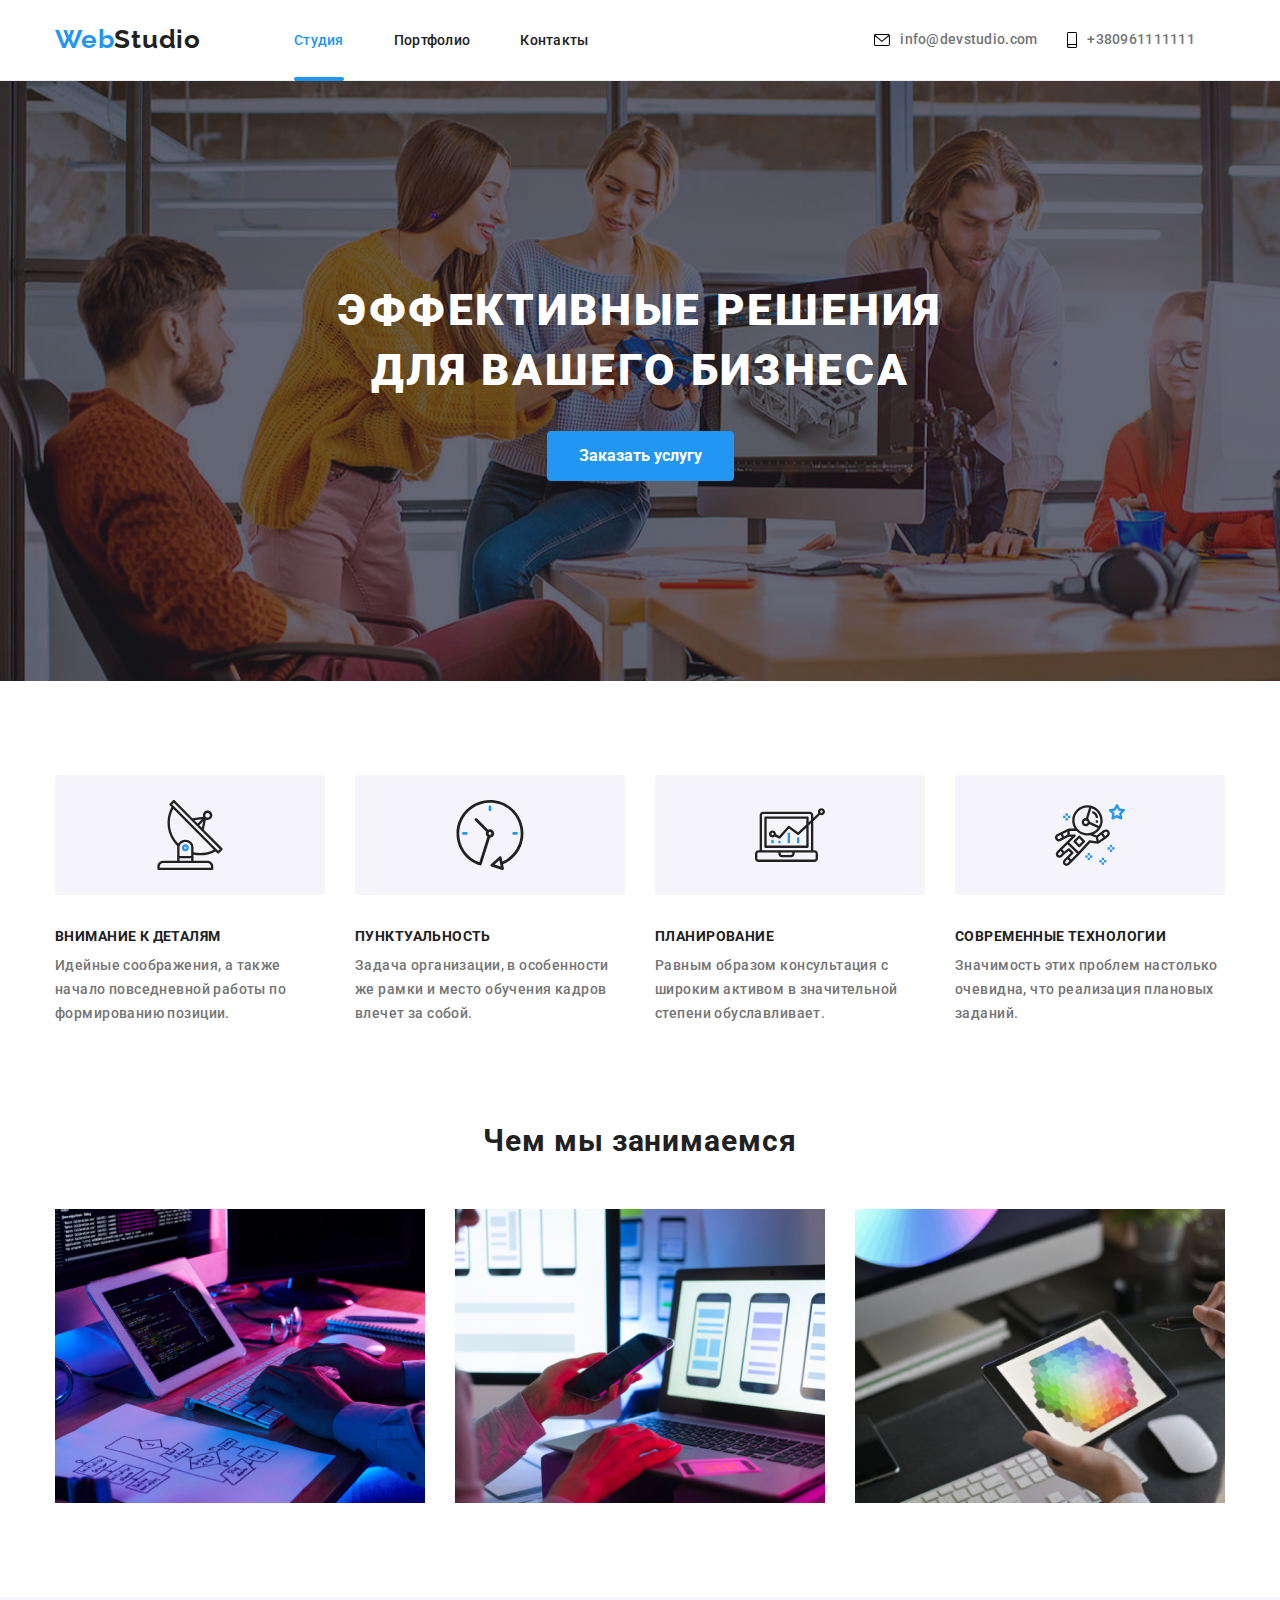
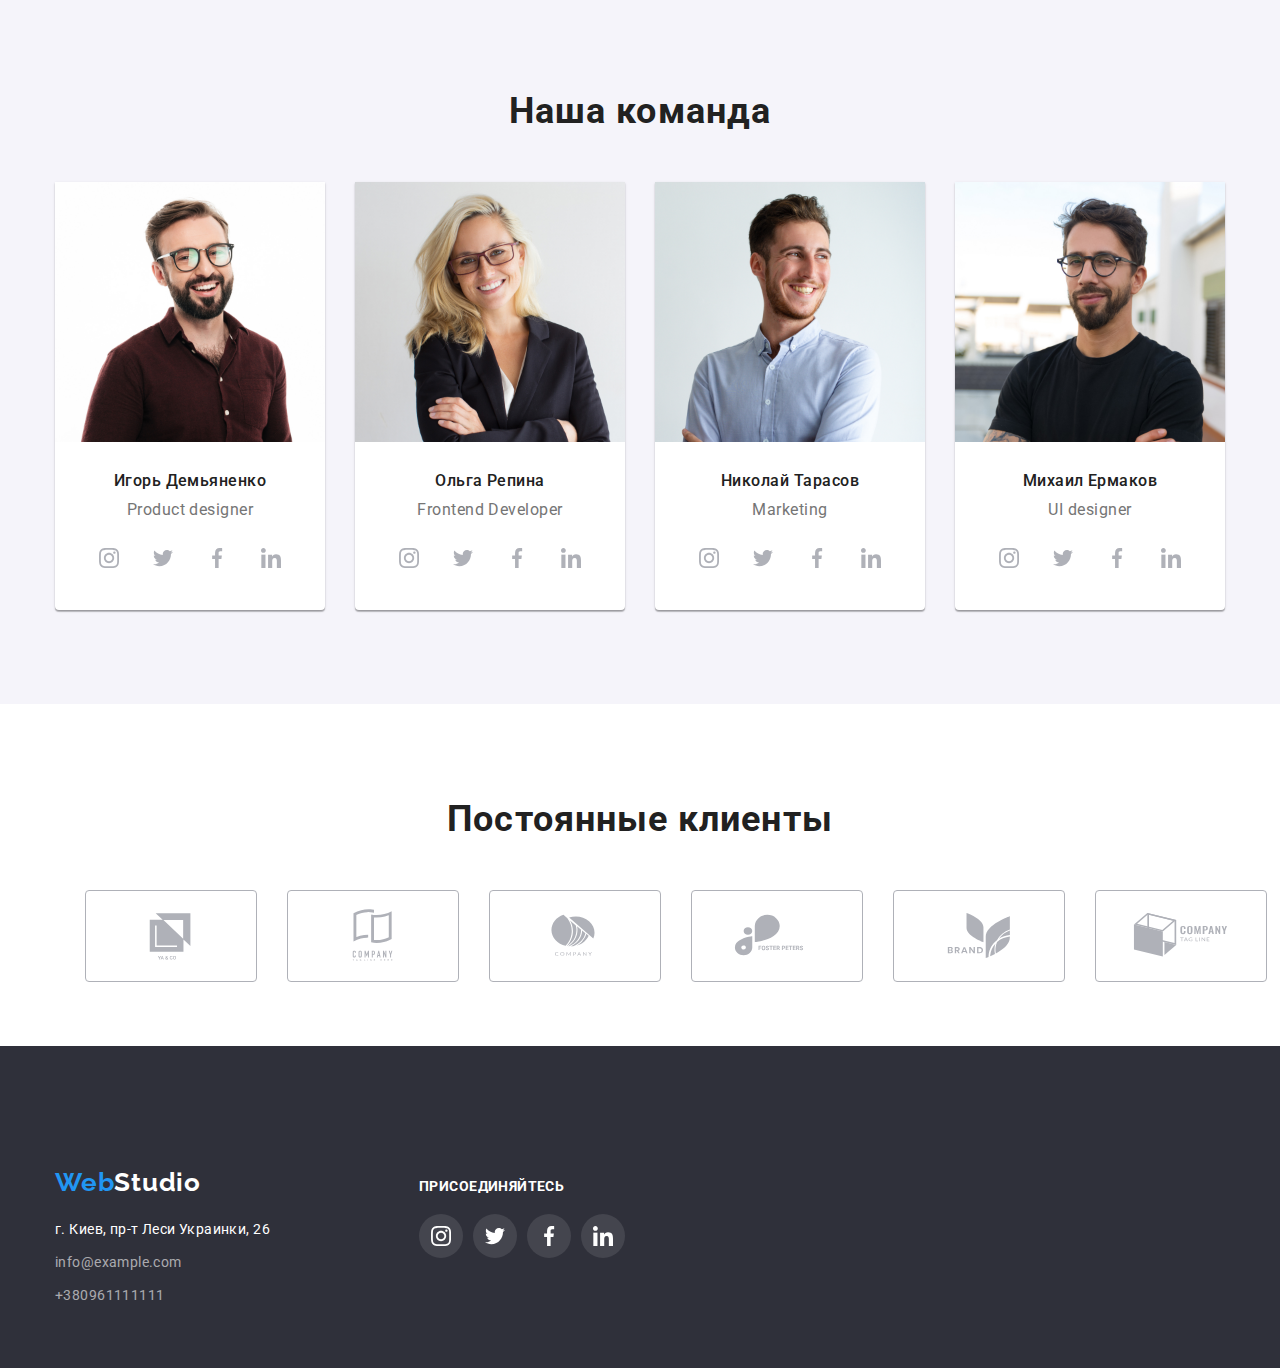
==== index.html @ 8b5950d1 "Add files via upload" ====
<!DOCTYPE html>
<html lang="en">
  <head>
    <meta charset="UTF-8" />
    <meta http-equiv="X-UA-Compatible" content="IE=edge" />
    <meta name="viewport" content="width=device-width, initial-scale=1.0" />
    <title>WebStudio</title>
    <link
      rel="stylesheet"
      href="https://cdnjs.cloudflare.com/ajax/libs/modern-normalize/1.0.0/modern-normalize.min.css"
    />
    <link rel="stylesheet" type="text/css" href="./css/styles.css" />

    <link rel="preconnect" href="https://fonts.googleapis.com" />
    <link rel="preconnect" href="https://fonts.gstatic.com" crossorigin />
    <link
      href="https://fonts.googleapis.com/css2?family=Raleway:wght@700&family=Roboto:wght@100;400;500;700;900&display=swap"
      rel="stylesheet"
    />
  </head>
  <body class="page">
    <!-- Header -->
    <header class="header">
      <div class="container header-container">
        <nav class="site-nav">
          <a href="./index.html" lang="en" class="logo">
            <span> Web</span>Studio
          </a>

          <ul class="site-nav">
            <li class="nav-item">
              <a href="./index.html" class="nav-link current"> Студия </a>
            </li>

            <li class="portfolio nav-item">
              <a href="./portfolio.html" class="nav-link">Портфолио</a>
            </li>
            <li class="contacts nav-item">
              <a href="" class="nav-link">Контакты</a>
            </li>
          </ul>
        </nav>

        <ul class="contact-list">
          <li class="contact-list-item">
            <a class="contact-link" href="mailto:info@devstudio.com"
              ><svg class="contact-icon" width="16" height="12">
                <use href="./images/sprite.svg#icon-envelope"></use>
              </svg>
              <span>info@devstudio.com</span>
            </a>
          </li>
          <li class="contact-list-item">
            <a href="" class="contact-link">
              <svg class="contact-icon" width="10" height="16">
                <use href="./images/sprite.svg#icon-smartphone"></use>
              </svg>
              <span>+380961111111</span>
            </a>
          </li>
        </ul>
      </div>
    </header>
    <main>
      <!-- HERO -->
      <section class="hero">
        <div class="container">
          <div class="hero-container">
            <h1 class="hero-text">Эффективные решения для вашего бизнеса</h1>
            <button class="button " data-modal-open type="button">Заказать услугу</button>

</div>
        </div>
      </section>

      <!-- OUR ADVANTAGES -->
      <section class="section advantages section-title">
        <div class="container">
          <!-- hidden heading -->
          <h2 hidden>Наши преймущества</h2>


          <ul class="advantages-list">
            <li class="advantages-item icon-antena">
              <!-- <div>
                <svg class="antena" width="270" height="120">
                  <use href="./images/antena.svg"></use>
                </svg>
              </div> -->
              <div class="our-advantages">
                <h3 class="advantages-title">Внимание к деталям</h3>
                <p class="advantages-text">
                  Идейные соображения, а также начало повседневной работы по
                  формированию позиции.
                </p>
              </div>
            </li>

            <li class="advantages-item icon-clock">
              <div class="our-advantages">
                <h3 class="advantages-title">Пунктуальность</h3>
                <p class="advantages-text">
                  Задача организации, в особенности же рамки и место обучения
                  кадров влечет за собой.
                </p>
              </div>
            </li>

            <li class="advantages-item icon-diagram">
              <div class="our-advantages">
                <h3 class="advantages-title">Планирование</h3>
                <p class="advantages-text">
                  Равным образом консультация с широким активом в значительной
                  степени обуславливает.
                </p>
              </div>
            </li>

            <li class="advantages-item icon-astronaut">
              <div class="our-advantages">
                <h3 class="advantages-title">Современные технологии</h3>
                <p class="advantages-text">
                  Значимость этих проблем настолько очевидна, что реализация
                  плановых заданий.
                </p>
              </div>
            </li>
          </ul>
        </div>
      </section>
      <!-- WHAT WE DO -->
      <section class="section what-we-do-title">
        <div class="container">
          <h2 class="what-we-do">Чем мы занимаемся</h2>
          <ul class="our-job">
            <li class="our-job-item">
              <img
                class="img-1"
                src="./images/img-1.jpg"
                alt="Печатает на клавиатуре"
                width="370"
                height="294"
              />
            </li>

            <li class="our-job-item">
              <img
                class="img-2"
                src="./images/img-2.jpg"
                alt="Ноутбук и планшет"
                width="370"
                height="294"
              />
            </li>

            <li class="our-job-item">
              <img
                class="img-3"
                src="./images/img-3.jpg"
                alt="Планшет и цветовая форма"
                width="370"
                height="294"
              />
            </li>
          </ul>
        </div>
      </section>

      <section class="section team-section">
        <!-- OUR TEAM -->
        <div class="container">
          <h2 class="heading-team">Наша команда</h2>
          <ul class="team-members">
            <li class="team-item">
            
                <img
                  src="./images/img-4.jpg"
                  alt="Игорь Демьяненко"
                  width="270"
                  height="260"
                />

                <div class="team-names">
                  <h3 class="item-name">Игорь Демьяненко</h3>
                  <p lang="en" class="item-job">Product designer</p>
                  <ul class="social-list">
                  <li class="social-list-item">
                    <a href="" class="social-list-link">
                      <svg class="social-list-icon" width="20" height="20">
                        <use href="./images/sprite.svg#icon-instagram-2"></use>
                      </svg>
                    </a>
                  </li>
                  <li class="social-list-item">
                    <a href="" class="social-list-link">
                      <svg class="social-list-icon" width="20" height="20">
                        <use href="./images/sprite.svg#icon-twitter-1"></use>
                      </svg>
                    </a>
                  </li>
                  <li class="social-list-item">
                    <a href="" class="social-list-link">
                      <svg class="social-list-icon" width="20" height="20">
                        <use href="./images/sprite.svg#icon-facebook-1"></use>
                      </svg>
                    </a>
                  </li>
                  <li class="social-list-item">
                    <a href="" class="social-list-link">
                      <svg class="social-list-icon" width="20" height="20">
                        <use href="./images/sprite.svg#icon-linkedin-1"></use>
                      </svg>
                    </a>
                  </li>
                </ul>
                </div>
              
            </li>

            <li class="team-item">
              <img
                src="./images/img-5.jpg"
                alt="Ольга Репина"
                width="270"
                height="260"
              />
              <div class="team-names">
                <h3 class="item-name">Ольга Репина</h3>
                <p lang="en" class="item-job">Frontend Developer</p>

                <ul class="social-list">
                  <li class="social-list-item">
                    <a href="" class="social-list-link">
                      <svg class="social-list-icon" width="20" height="20">
                        <use href="./images/sprite.svg#icon-instagram-2"></use>
                      </svg>
                    </a>
                  </li>
                  <li class="social-list-item">
                    <a href="" class="social-list-link">
                      <svg class="social-list-icon" width="20" height="20">
                        <use href="./images/sprite.svg#icon-twitter-1"></use>
                      </svg>
                    </a>
                  </li>
                  <li class="social-list-item">
                    <a href="" class="social-list-link">
                      <svg class="social-list-icon" width="20" height="20">
                        <use href="./images/sprite.svg#icon-facebook-1"></use>
                      </svg>
                    </a>
                  </li>
                  <li class="social-list-item">
                    <a href="" class="social-list-link">
                      <svg class="social-list-icon" width="20" height="20">
                        <use href="./images/sprite.svg#icon-linkedin-1"></use>
                      </svg>
                    </a>
                  </li>
                </ul>
              </div>
            </li>

            <li class="team-item">
              <img
                src="./images/img-6.jpg"
                alt="Николай Тарасов"
                width="270"
                height="260"
              />
              <div class="team-names">
                <h3 class="item-name">Николай Тарасов</h3>
                <p lang="en" class="item-job">Marketing</p>
                <ul class="social-list">
                  <li class="social-list-item">
                    <a href="" class="social-list-link">
                      <svg class="social-list-icon" width="20" height="20">
                        <use href="./images/sprite.svg#icon-instagram-2"></use>
                      </svg>
                    </a>
                  </li>
                  <li class="social-list-item">
                    <a href="" class="social-list-link">
                      <svg class="social-list-icon" width="20" height="20">
                        <use href="./images/sprite.svg#icon-twitter-1"></use>
                      </svg>
                    </a>
                  </li>
                  <li class="social-list-item">
                    <a href="" class="social-list-link">
                      <svg class="social-list-icon" width="20" height="20">
                        <use href="./images/sprite.svg#icon-facebook-1"></use>
                      </svg>
                    </a>
                  </li>
                  <li class="social-list-item">
                    <a href="" class="social-list-link">
                      <svg class="social-list-icon" width="20" height="20">
                        <use href="./images/sprite.svg#icon-linkedin-1"></use>
                      </svg>
                    </a>
                  </li>
                </ul>
              </div>
            </li>

            <li class="team-item">
              
                <img
                  src="./images/img-7.jpg"
                  alt="Михаил Ермаков"
                  width="270"
                  height="260"
                />
                <div class="team-names">
                  <h3 class="item-name">Михаил Ермаков</h3>
                  <p lang="en" class="item-job">UI designer</p>
                  <ul class="social-list">
                  <li class="social-list-item">
                    <a href="" class="social-list-link">
                      <svg class="social-list-icon" width="20" height="20">
                        <use href="./images/sprite.svg#icon-instagram-2"></use>
                      </svg>
                    </a>
                  </li>
                  <li class="social-list-item">
                    <a href="" class="social-list-link">
                      <svg class="social-list-icon" width="20" height="20">
                        <use href="./images/sprite.svg#icon-twitter-1"></use>
                      </svg>
                    </a>
                  </li>
                  <li class="social-list-item">
                    <a href="" class="social-list-link">
                      <svg class="social-list-icon" width="20" height="20">
                        <use href="./images/sprite.svg#icon-facebook-1"></use>
                      </svg>
                    </a>
                  </li>
                  <li class="social-list-item">
                    <a href="" class="social-list-link">
                      <svg class="social-list-icon" width="20" height="20">
                        <use href="./images/sprite.svg#icon-linkedin-1"></use>
                      </svg>
                    </a>
                  </li>
                </ul>
                    
                  </li>
                </ul>
              </div>
        </div>
      </section>

      <section class=" section our-clients">
        <div class="container">
          <h2 class="clients">Постоянные клиенты</h2>
          <ul class="clients-list">
            <li class="clients-item"><a href=""class="clients-link"><svg class="company-icon" width="106" height="60"><use  href="./images/sprite.svg#icon-Logo-ya-co">
            </use>
            </svg>
          </a>
        </li> 
            <li class="clients-item"><a href=""class="clients-link"><svg class="company-icon" width="106" height="60"><use href="./images/sprite.svg#icon-Logo-tag-line-here"></use></svg></a></li> 
            <li class="clients-item"><a href=""class="clients-link"><svg class="company-icon"width="106" height="60"><use href="./images/sprite.svg#icon-logo-company"></use></svg></a></li>
            <li class="clients-item"><a href=""class="clients-link"><svg class="company-icon" width="106" height="60"><use href="./images/sprite.svg#icon-Logo-peters"></use></svg></a></li> 
            <li class="clients-item"><a href=""class="clients-link"><svg class="company-icon" width="106" height="60"><use href="./images/sprite.svg#icon-Logo-brand"></use></svg></a></li> 
            <li class="clients-item"><a href=""class="clients-link"><svg class="company-icon"width="106" height="60"><use href="./images/sprite.svg#icon-Logo-Tag-Line"></use></svg></a></li>

          </ul>


        </div>

      </section>
    </main>

     <!-- FOOTER -->
    <footer>
      <div class="container footer-container">
        <div class="box">
          <div class="footer-address">
            <address>
              <a href="./index.html" lang="en" class="logo-footer">
                <span> Web</span>Studio
              </a>
              <ul class="footer-address">
                <li class="address-item">
                  <p class="address">г. Киев, пр-т Леси Украинки, 26</p>
                </li>

                <li class="address-item">
                  <a href="" class="email-foot-number">
                    <span> info@example.com</span></a
                  >
                </li>
                <li class="address-item">
                  <a href="" class="email-foot-number">+380961111111</a>
                </li>
              </ul>
            </address>
          </div>
          <div class="social-links-footer">
            <b class="title-footer">присоединяйтесь</b>
            <ul class="social-list-footer">
              <li class="social-item-footer">
                <a href="" class="social-link-footer">
                  <svg class="social-icon-footer" width="20" height="20">
                    <use href="./images/sprite.svg#icon-instagram-2"></use>
                  </svg>
                </a>
              </li>
              <li class="social-item-footer">
                <a href="" class="social-link-footer">
                  <svg class="social-icon-footer" width="20" height="20">
                    <use href="./images/sprite.svg#icon-twitter-1"></use>
                  </svg>
                </a>
              </li>
              <li class="social-item-footer">
                <a href="" class="social-link-footer">
                  <svg class="social-icon-footer" width="20" height="20">
                    <use href="./images/sprite.svg#icon-facebook-1"></use>
                  </svg>
                </a>
              </li>
              <li class="social-item-footer">
                <a href="" class="social-link-footer">
                  <svg class="social-icon-footer" width="20" height="20">
                    <use href="./images/sprite.svg#icon-linkedin-1"></use>
                  </svg>
                </a>
              </li>
            </ul>
          </div>
        </div>
      </div>
    </footer>
     <div class="backdrop is-hidden" data-modal>
        <div class="modal">
            <button type="button" class="close-btn" data-modal-close> <a href="">
              <svg class="btn-close-icon" width="11" height="11">
                <use href="./images/sprite.svg#icon-close"></use>
              </svg>
            </a> </button>
        </div>
    </div>

    <script src="./js/modal.js"></script>
</body>
  </body>
</html>
---- css/styles.css ----
:root {
  --title-text-color: #212121;
  --accent-color: #2196f3;
  --background-color: #ffffff;
  --primary-text-color: #757575;
  --button-color: #f5f4fa;
  --timing-function: cubic-bezier(0.4, 0, 0.2, 1);
}
.visually-hidden {
  position: absolute !important;
  clip: rect(1px 1px 1px 1px);
  clip: rect(1px, 1px, 1px, 1px);
  padding: 0 !important;
  border: 0 !important;
  height: 1px !important;
  width: 1px !important;
  overflow: hidden;
}

.container {
  width: 1200px;
  padding-right: 15px;
  padding-left: 15px;
  margin-left: auto;
  margin-right: auto;
}
.section {
  padding-bottom: 94px;
  padding-top: 94px;
}

/* .advantages {
  margin-bottom: 47px;
} */
html {
  box-sizing: border-box;
}
*,
*::after,
*::before {
  box-sizing: inherit;
}
h1,
h2,
h3,
p {
  margin-top: 0;
  margin-bottom: 0;
}
img {
  display: block;
}
body {
  color: var(--background-color);
}
ul {
  list-style: none;
  padding-left: 0;
  margin-top: 0;
  margin-bottom: 0;
}

a {
  text-decoration: none;
  color: inherit;
}
.header {
  /* top line bg */
  color: var(--background-color);
  border-bottom: 1px solid #ececec;
  margin-left: auto;
  margin-right: auto;
}
.header-container {
  display: flex;
  align-items: center;
}

.logo {
  /* WebStudio */
  line-height: 1.1;
  font-family: Raleway;
  font-weight: 700;
  font-size: 26px;
  letter-spacing: 0.03em;
  color: #212121;
}
.logo {
  padding-top: 24px;
  margin-right: 93px;
  padding-bottom: 25px;
}
.logo span {
  color: var(--accent-color);
  text-decoration: none;
  line-height: 1.1;
  font-weight: 700;
}
.site-nav {
  display: flex;
  align-items: center;
}
.nav-item:not(:last-child) {
  margin-right: 50px;
}
.nav-link {
  font-family: Roboto;
  font-weight: 500;
  font-size: 14px;
  line-height: 1.1;
  letter-spacing: 0.02em;
  color: var(--title-text-color);
  text-decoration: none;
  transition: color 250ms var(--timing-function);
}
.nav-link:hover,
.nav-link:focus {
  color: var(--accent-color);
}
.nav-item {
  position: relative;
}
.current {
  color: var(--accent-color);
}
.current::after {
  display: block;
  position: absolute;
  content: "";
  width: 100%;
  height: 4px;
  background: #2196f3;
  border-radius: 2px;
  bottom: -32px;
}
.contact-list {
  display: flex;
  align-items: center;
  margin-left: auto;
}
.contact-list {
  /* info@devstudio.com */
  /* +38 096 111 11 11 */
  font-family: Roboto;
  font-weight: 500;
  font-size: 14px;
  line-height: 1.1;
  letter-spacing: 0.02em;
  text-decoration: none;
  color: var(--primary-text-color);
}
/* .envelope-icon {
  margin-right: 10px;
  fill: currentColor;
} */
.contact-link {
  display: flex;
  align-items: center;
  transition: color 250ms var(--timing-function);
}
.contact-icon {
  transition: fill 250ms var(--timing-function);
}
.contact-list-item {
  margin-right: 30px;
  padding-top: 32px;
  padding-bottom: 32px;
}

.contact-link:hover,
.contact-link:focus {
  color: var(--accent-color);
}
.contact-icon {
  margin-right: 10px;
}
.contact-link:hover .contact-icon,
.contact-link:focus .contact-icon {
  fill: var(--accent-color);
}

/* ===============HERO=============== */
.hero-container {
  display: flex;
  align-items: center;
  max-width: 630px;
  margin-left: auto;
  margin-right: auto;
  flex-direction: column;
}
.hero-text {
  font-family: Roboto;
  font-weight: 900;
  font-size: 44px;
  line-height: 1.36;
  text-align: center;
  letter-spacing: 0.06em;
  text-transform: uppercase;
  color: #ffffff;
  margin-bottom: 30px;
}
.hero {
  /* background-color: #2f303a; */
  padding-top: 200px;
  padding-bottom: 200px;
}
.hero {
  background-image: linear-gradient(
      to right,
      rgba(47, 48, 58, 0.4),
      rgba(47, 48, 58, 0.4)
    ),
    url("../images/Img.png");
  background-size: cover;
  background-color: #2f303a;
}
.button {
  /* bg */
  background: var(--accent-color);
  border: none;
  text-decoration: none;
  font-family: Roboto;
  font-style: normal;
  font-weight: bold;
  font-size: 16px;
  line-height: 1.87;
  color: var(--background-color);
  transition: background-color 250ms var(--timing-function);
}
.button {
  padding: 10px 32px;
  border-radius: 4px;
}
.button:hover,
.button:focus {
  background-color: #188ce8;
}
/* ====================END HERO==================== */

/* ====================OUR ADVANTAGES==================== */

.advantages {
  padding-bottom: 47px;
}
.advantages-list {
  display: flex;
  align-items: center;
  flex-direction: row;
  margin-top: -30px;
  margin-left: -30px;
}
.advantages-item {
  margin-left: 30px;
  margin-top: 30px;
}
.advantages-item {
  flex-basis: calc((100% - 120px) / 4);
}
.advantages-item::before {
  display: inline-block;
  content: "";
  width: 270px;
  height: 120px;
  background-size: contain;
  background-repeat: no-repeat;
  background-position: center;
  margin-bottom: 30px;
}
.icon-antena::before {
  background-image: url(../images/antena.svg);
}
.icon-clock::before {
  background-image: url(../images/clock.svg);
}
.icon-diagram::before {
  background-image: url(../images/diagram.svg);
}
.icon-astronaut::before {
  background-image: url(../images/astronaut.svg);
}
.advantages-title {
  font-family: Roboto;
  font-weight: 700;
  font-size: 14px;
  line-height: 1.1;
  letter-spacing: 0.03em;
  text-transform: uppercase;
  color: #212121;
  margin-bottom: 10px;
}
.advantages-text {
  font-family: Roboto;
  font-weight: 500;
  font-size: 14px;
  line-height: 1.7;
  letter-spacing: 0.03em;
  color: var(--primary-text-color);
  width: 270px;
}
/* ===================END OF ADVANTAGES=================== */

/* ===================WHAT WE DO=================== */
.what-we-do {
  margin-bottom: 47px;
}
.what-we-do-title {
  padding-top: 47px;
}
.our-job {
  display: flex;
  flex-wrap: wrap;
  margin-top: -30px;
  margin-left: -30px;
}
.our-job-item {
  margin-top: 30px;
  margin-left: 30px;
}
.our-job-item {
  flex-basis: calc((100% - 90px) / 3);
}
.what-we-do {
  font-family: Roboto;
  font-weight: 700;
  font-size: 30px;
  line-height: 1.4;
  text-align: center;
  letter-spacing: 0.03em;
  color: var(--title-text-color);
}
/* =================== END WHAT WE DO=================== */

/* ===================OUR TEAM=================== */
.our-team {
  display: flex;
  flex-wrap: wrap;
  margin-top: -30px;
  margin-left: -30px;
}
.team-item {
  background: #ffffff;
  /* material shadow v1 */

  box-shadow: 0px 1px 3px rgba(0, 0, 0, 0.12), 0px 1px 1px rgba(0, 0, 0, 0.14),
    0px 2px 1px rgba(0, 0, 0, 0.2);
  border-radius: 0px 0px 4px 4px;
}
.heading-team {
  margin-bottom: 50px;
}
.our-team {
  /* Section bg our team */
  background: #f5f4fa;
}
.team-names {
  padding-top: 30px;
  padding-bottom: 30px;
}
.item-job {
  margin-bottom: 16px;
}
.heading-team {
  font-family: Roboto;
  font-weight: bold;
  font-size: 36px;
  line-height: 1.16;
  text-align: center;
  letter-spacing: 0.03em;
  color: #212121;
}
.team-members {
  display: flex;
  text-align: center;
  justify-content: space-between;
}
.team-section {
  /* Section bg */
  background: #f5f4fa;
}
.item-name {
  font-family: Roboto;
  font-weight: 500;
  font-size: 16px;
  line-height: 1.18;
  margin-bottom: 10px;
  letter-spacing: 0.03em;
  color: var(--title-text-color);
  margin-bottom: 10px;
}
.item-job {
  font-family: Roboto;
  font-weight: normal;
  font-size: 16px;
  line-height: 1.18;
  letter-spacing: 0.03em;
  color: var(--primary-text-color);
}

footer {
  background: #2f303a;
}
.footer-container {
  padding-top: 60px;
  padding-bottom: 60px;
}
.logo-footer {
  /* WebStudio */
  font-family: Raleway;
  font-weight: bold;
  font-size: 26px;
  line-height: 1.19;
  letter-spacing: 0.03em;
  text-decoration: none;
  color: var(--background-color);
  display: inline-block;
  margin-bottom: 20px;
  font-style: normal;
}

.logo-footer span {
  /* WebStudio */
  color: var(--accent-color);
  text-decoration: none;
  font-style: normal;
}
.address {
  display: flex;
}
.address {
  /* г. Киев, пр-т Леси Украинки, 26 */
  font-family: Roboto;
  font-weight: normal;
  font-size: 14px;
  line-height: 1.7;
  letter-spacing: 0.03em;
  color: var(--background-color);
  text-decoration: none;
  font-style: normal;
}
.address-item:not(:last-child) {
  margin-bottom: 9px;
}

.email-foot-number {
  /* info@example.com */
  /* +38 099 111 11 11 */
  font-family: Roboto;

  font-weight: normal;
  font-size: 14px;
  line-height: 1.7;
  letter-spacing: 0.03em;
  font-style: normal;
  color: rgba(255, 255, 255, 0.6);
  text-decoration: none;
}
/* =====================END OF STUDIO===================== */

/* ===========PORTFOLIO=========== */
.buttons {
  display: flex;
  align-items: center;
  justify-content: center;
  margin-bottom: 50px;
}

.all-button {
  /* Все */
  font-family: Roboto;
  font-style: normal;
  font-weight: 500;
  font-size: 16px;
  line-height: 1.6;
  text-align: center;
  letter-spacing: 0.03em;
  color: var(--title-text-color);
  background-color: var(--button-color);
}
.modal-button {
  border: none;
  padding: 6px 22px;
  margin-right: 8px;
}
.modal-button {
  font-family: Roboto;
  font-style: normal;
  font-weight: 500;
  font-size: 16px;
  line-height: 1.62;
  text-align: center;
  letter-spacing: 0.03em;
  color: var(--title-text-color);
  background-color: #f5f4fa;
  border-radius: 4px;
  transition: background-color 250ms var(--timing-function);
}
.modal-button:hover,
.modal-button:focus {
  color: var(--background-color);
  background-color: var(--accent-color);
  box-shadow: 0px 3px 1px rgba(0, 0, 0, 0.1), 0px 1px 2px rgba(0, 0, 0, 0.08),
    0px 2px 2px rgba(0, 0, 0, 0.12);
  border-radius: 4px;
}
.our-works {
  display: flex;
  flex-wrap: wrap;
  margin-top: -30px;
  margin-left: -30px;
}
.works-item {
  margin-top: 30px;
  margin-left: 30px;
  flex-basis: calc((100% - 90px) / 3);
}
.our-works-links {
  font-family: Roboto;
  font-weight: bold;
  font-size: 18px;
  line-height: 2;
  /* identical to box height, or 200% */
  letter-spacing: 0.06em;

  color: var(--title-text-color);
}
.item-title {
  font-family: Roboto;
  font-weight: bold;
  font-size: 18px;
  line-height: 2;
  letter-spacing: 0.06em;

  color: var(--title-text-color);
}
.item-description {
  /* Веб-сайт */
  font-family: Roboto;
  font-size: 16px;
  line-height: 1.87;
  letter-spacing: 0.03em;
  color: var(--primary-text-color);
}
.works-item {
  background-color: #ffffff;
}
.our-works-list {
  border-left: 1px solid #eeeeee;
  border-right: 1px solid #eeeeee;
  border-bottom: 1px solid #eeeeee;
  padding: 20px;
}
.works-link {
  display: block;
  transition: box-shadow 250ms var(--timing-function);
}
.works-link:hover,
.works-link:focus {
  box-shadow: 0px 1px 1px rgba(0, 0, 0, 0.12), 0px 4px 4px rgba(0, 0, 0, 0.06),
    1px 4px 6px rgba(0, 0, 0, 0.16);
}
.item-title {
  margin-bottom: 4px;
}
/* .item-description {
  margin-bottom: 20px;
} */
/* =====================END OF PORTFOLIO===================== */
.social-list {
  display: flex;
  justify-content: center;
  margin-left: 32px;
  margin-right: 32px;
}

.social-list-link {
  display: flex;
  justify-content: center;
  align-items: center;
  width: 44px;
  height: 44px;
  border-radius: 50%;
  background-color: #ffffff;
  transition: background-color 250ms var(--timing-function);
}
.social-list-item:not(:last-child) {
  margin-right: 10px;
}

.social-list-icon {
  fill: #afb1b8;
}

.social-list-link:hover,
.social-list-link:focus {
  background-color: var(--accent-color);
}

.social-list-link:hover .social-list-icon,
.social-list-link:focus .social-list-icon {
  fill: #ffffff;
}
/* .social-list-item {
  padding-bottom: 30px;
} */
/* .footer-address {
  display: flex;
  align-items: center;
} */
.footer-container {
  display: flex;
  align-items: center;
}
.social-list-footer {
  display: flex;
  align-items: center;
}
.title-footer {
  font-family: Roboto;
  font-style: normal;
  font-weight: bold;
  font-size: 14px;
  line-height: 16px;
  letter-spacing: 0.03em;
  text-transform: uppercase;

  color: #ffffff;
}

.social-list {
  display: flex;
  justify-content: center;
  margin-left: 32px;
  margin-right: 32px;
}

.social-link-footer {
  display: flex;
  justify-content: center;
  align-items: center;
  width: 44px;
  height: 44px;
  border-radius: 50%;
  background-color: rgba(255, 255, 255, 0.1);
  transition: background-color 250ms var(--timing-function);
}
.social-item-footer:not(:last-child) {
  margin-right: 10px;
}
.social-icon-footer {
  fill: #ffffff;
}
.social-link-footer:hover,
.social-link-footer:focus {
  background-color: var(--accent-color);
}
.social-link-footer:hover .social-icon-footer,
.social-link-footer:focus .social-icon-footer {
  fill: #ffffff;
}
.title-footer {
  margin-top: 72px;
  margin-left: 70px;
}
.social-list-footer {
  margin-top: 20px;
  margin-left: 70px;
}
.clients {
  font-family: Roboto;
  font-style: normal;
  font-weight: bold;
  font-size: 36px;
  line-height: 42px;
  text-align: center;
  letter-spacing: 0.03em;
  color: #212121;
  margin-bottom: 50px;
}
.clients-list {
  display: flex;
  align-items: center;
  margin-top: -30px;
  margin-bottom: -30px;
}
.clients-item {
  flex-basis: calc((100% - 180%) / 4);
  margin-left: 30px;
  margin-top: 30px;
}

.clients-link {
  color: #afb1b8;
  display: flex;
  width: 100%;
  height: 92px;
  border: 1px solid #afb1b8;
  box-sizing: border-box;
  border-radius: 4px;
  justify-content: center;
  align-items: center;
  text-decoration: none;
}
.company-icon {
  display: inline-block;
  fill: currentColor;
  transition: color 250ms var(--timing-function);
}
.clients-link:hover,
.clients-link:focus {
  color: var(--accent-color);
  border: 1px solid #2196f3;
}
.clients-link {
  padding: 16px 32px 16px 32px;
}
/* .clients-list {
  padding-bottom: 94px;
} */

/* ==============MODAL============== */
.backdrop {
  position: fixed;
  top: 0;
  left: 0;
  z-index: 100;
  width: 100%;
  height: 100%;
  background-color: rgba(0, 0, 0, 0.5);

  opacity: 1;
  visibility: visible;
  pointer-events: auto;

  transition: opacity 250ms linear, visibility 250ms linear;
}

.backdrop.is-hidden {
  opacity: 0;
  visibility: hidden;
  pointer-events: none;
}

.modal {
  position: absolute;
  top: 50%;
  left: 50%;
  transform: translate(-50%, -50%);
  width: 528px;
  height: 581px;
  background-color: #ffffff;
}

.btn-close-icon {
  fill: #000000;
}
.close-btn {
  position: absolute;
  top: 8px;
  right: 8px;
  width: 30px;
  height: 30px;
  border-radius: 50%;
  background: #ffffff;
  border: 1px solid rgba(0, 0, 0, 0.1);
  cursor: pointer;
  padding: 0;
}

/* ==============MODAL============== */
.box {
  display: flex;
  justify-content: space-between;
  align-items: baseline;
  flex-basis: calc((100% - 30px) / 2);
}
.footer-address {
  flex-basis: calc((100% - 30px) / 2);
}
.social-links-footer {
  flex-basis: calc((100% - 30px) / 2);
}
.title-footer {
  display: flex;
  margin-bottom: 20px;
}
/* ==============MODAL============== */

/* =========OVERLAY========= */
.img-overlay {
  position: relative;
  overflow: hidden;
}
.overlay {
  display: inline-block;
  position: absolute;

  top: 0;
  left: 0;
  width: 100%;
  height: 100%;
  background-color: rgba(33, 150, 243, 0.9);
  transform: translateY(100%);
  transition: transform 250ms var(--timing-function);
}
.overlay-text {
  font-family: Roboto;
  font-size: 18px;
  line-height: 1.56;
  letter-spacing: 0.03em;
  color: #ffffff;
  padding: 63px 24px 63px 24px;
}

.works-link:hover .works-item,
.works-link:focus .works-item {
  box-shadow: 0px 1px 1px rgba(0, 0, 0, 0.12), 0px 4px 4px rgba(0, 0, 0, 0.06),
    1px 4px 6px rgba(0, 0, 0, 0.16);
}

.works-link:hover .overlay,
.works-link:focus .overlay {
  overflow: visible;
  transform: translateY(0%);
}
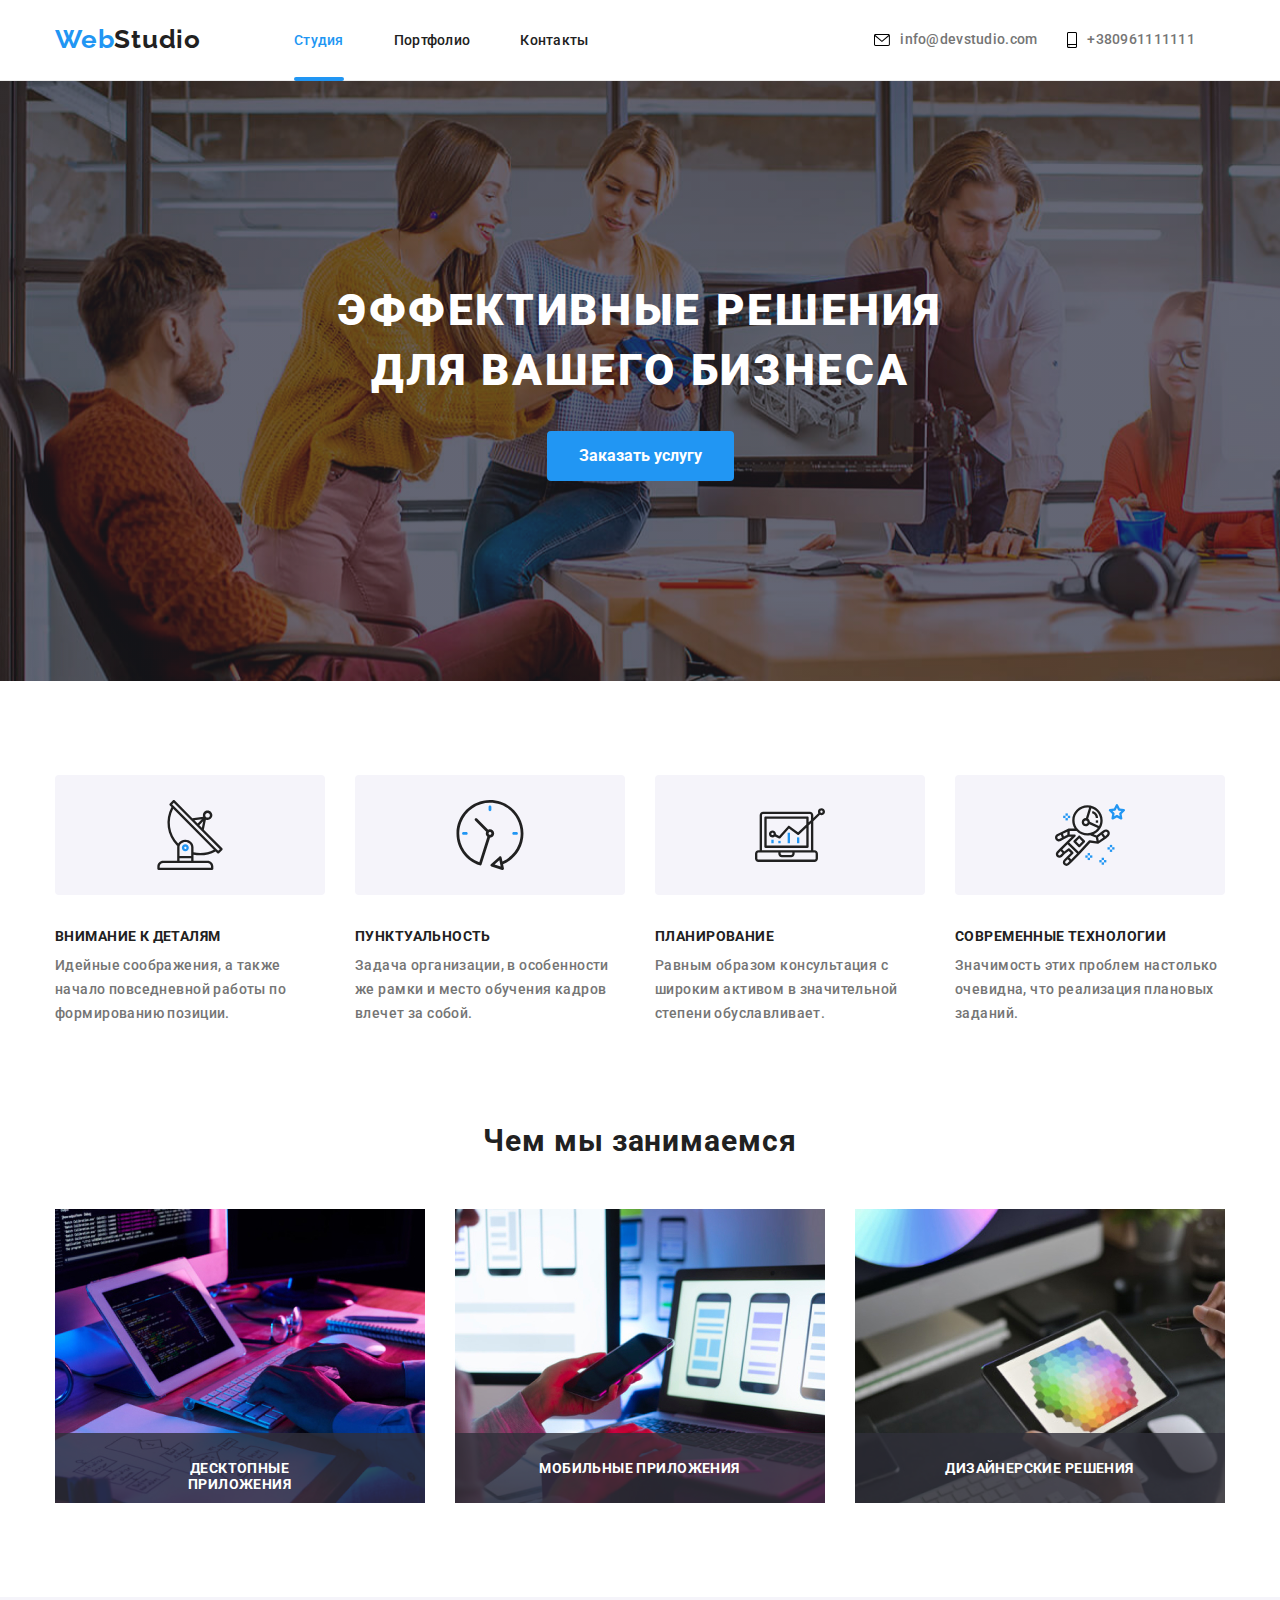
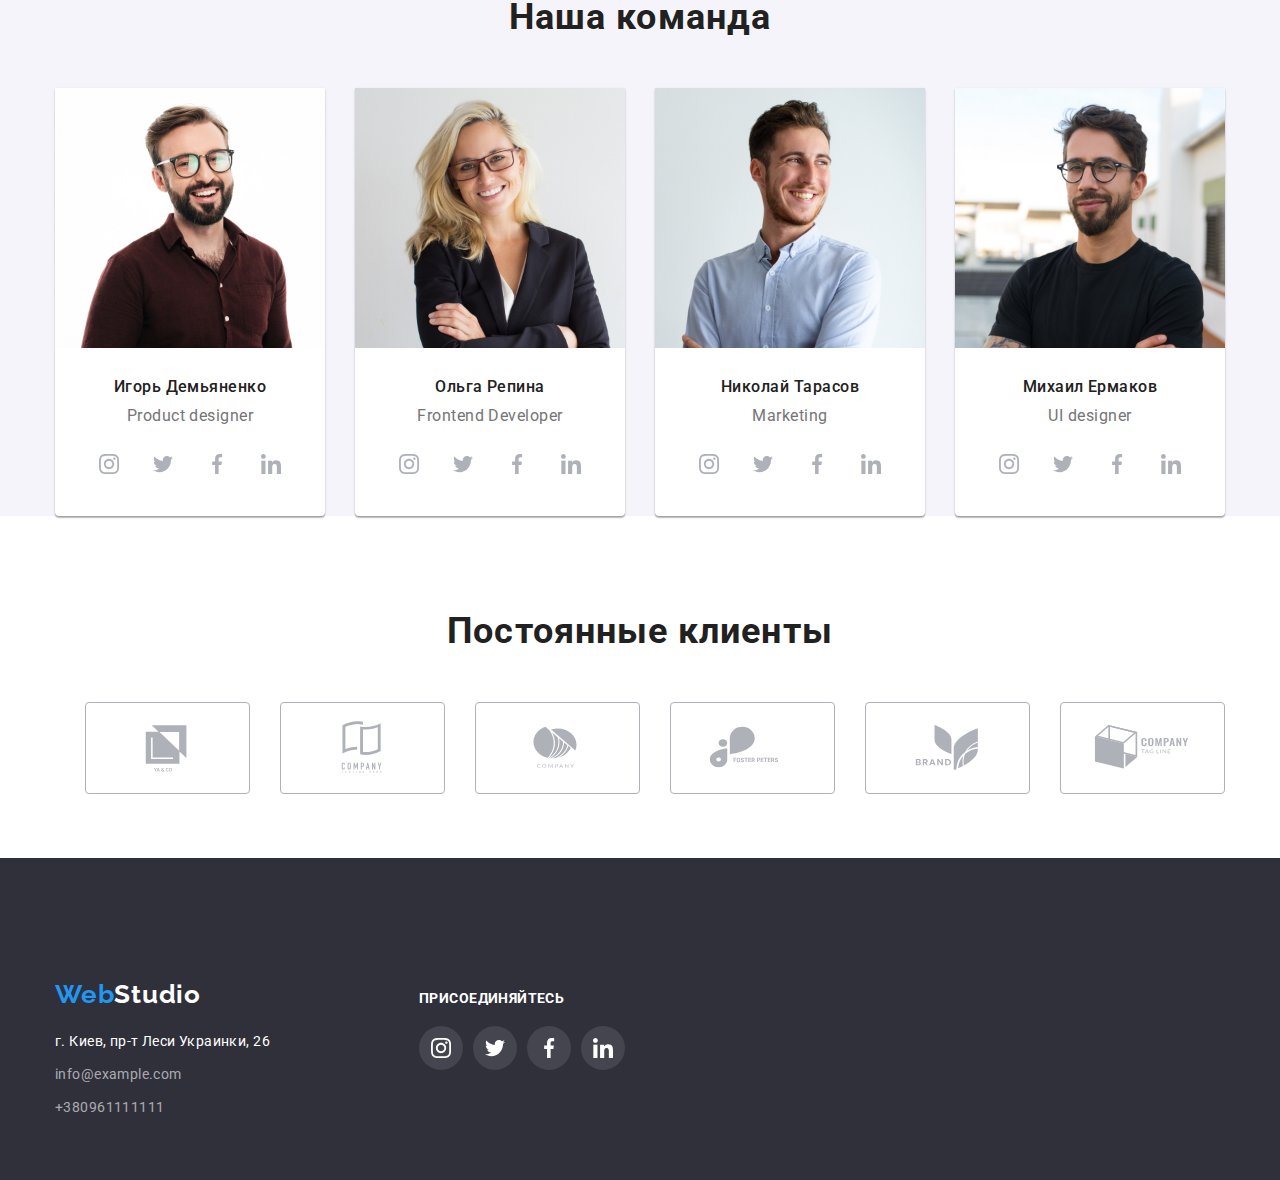
==== commit 412a39d2: "adding overlay on what we do" ====
--- a/index.html
+++ b/index.html
@@ -141,9 +141,10 @@
                 width="370"
                 height="294"
               />
-            </li>
-
-            <li class="our-job-item">
+              <p class="text-overlay">Десктопные приложения</p>
+            </li>
+
+            <li class="our-job-item list">
               <img
                 class="img-2"
                 src="./images/img-2.jpg"
@@ -151,9 +152,10 @@
                 width="370"
                 height="294"
               />
-            </li>
-
-            <li class="our-job-item">
+              <p class="text-overlay">Мобильные приложения</p>
+            </li>
+
+            <li class="our-job-item list">
               <img
                 class="img-3"
                 src="./images/img-3.jpg"
@@ -161,12 +163,13 @@
                 width="370"
                 height="294"
               />
+              <p class="text-overlay">Дизайнерские решения</p>
             </li>
           </ul>
         </div>
       </section>
 
-      <section class="section team-section">
+      <section class="section team-section list">
         <!-- OUR TEAM -->
         <div class="container">
           <h2 class="heading-team">Наша команда</h2>
--- a/css/styles.css
+++ b/css/styles.css
@@ -64,6 +64,12 @@
   text-decoration: none;
   color: inherit;
 }
+
+.list {
+  margin: 0;
+  padding: 0;
+  list-style: none;
+}
 .header {
   /* top line bg */
   color: var(--background-color);
@@ -328,6 +334,28 @@
   letter-spacing: 0.03em;
   color: var(--title-text-color);
 }
+
+.our-job-item {
+  position: relative;
+}
+.text-overlay {
+  position: absolute;
+  left: 0;
+  width: 100%;
+  height: 70px;
+  bottom: 0;
+  background: rgba(47, 48, 58, 0.8);
+  font-family: Roboto;
+  font-style: normal;
+  font-weight: bold;
+  font-size: 14px;
+  line-height: 16px;
+  text-align: center;
+  letter-spacing: 0.03em;
+  text-transform: uppercase;
+  color: #ffffff;
+  padding: 27px 83px 27px 82px;
+}
 /* =================== END WHAT WE DO=================== */
 
 /* ===================OUR TEAM=================== */
@@ -683,7 +711,7 @@
   margin-bottom: -30px;
 }
 .clients-item {
-  flex-basis: calc((100% - 180%) / 4);
+  flex-basis: calc((100% - 180px) / 6);
   margin-left: 30px;
   margin-top: 30px;
 }
@@ -710,9 +738,7 @@
   color: var(--accent-color);
   border: 1px solid #2196f3;
 }
-.clients-link {
-  padding: 16px 32px 16px 32px;
-}
+
 /* .clients-list {
   padding-bottom: 94px;
 } */
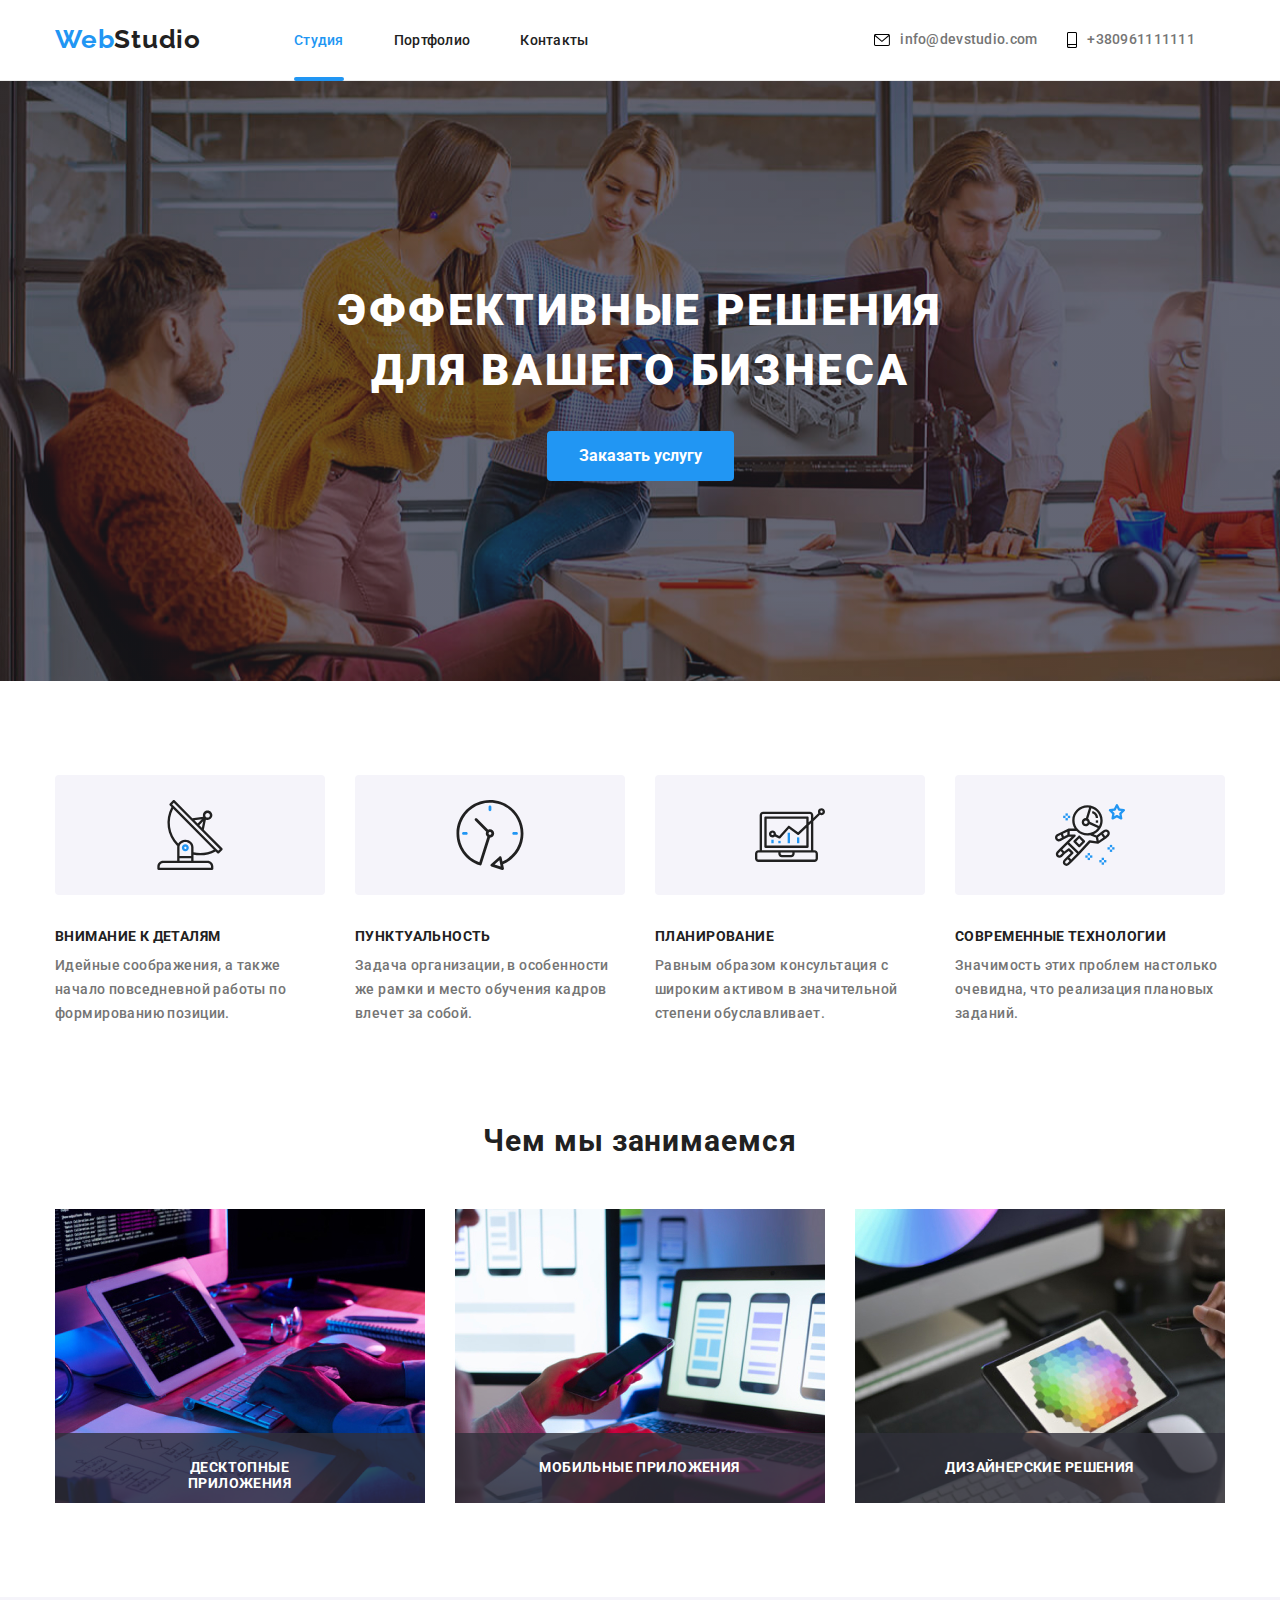
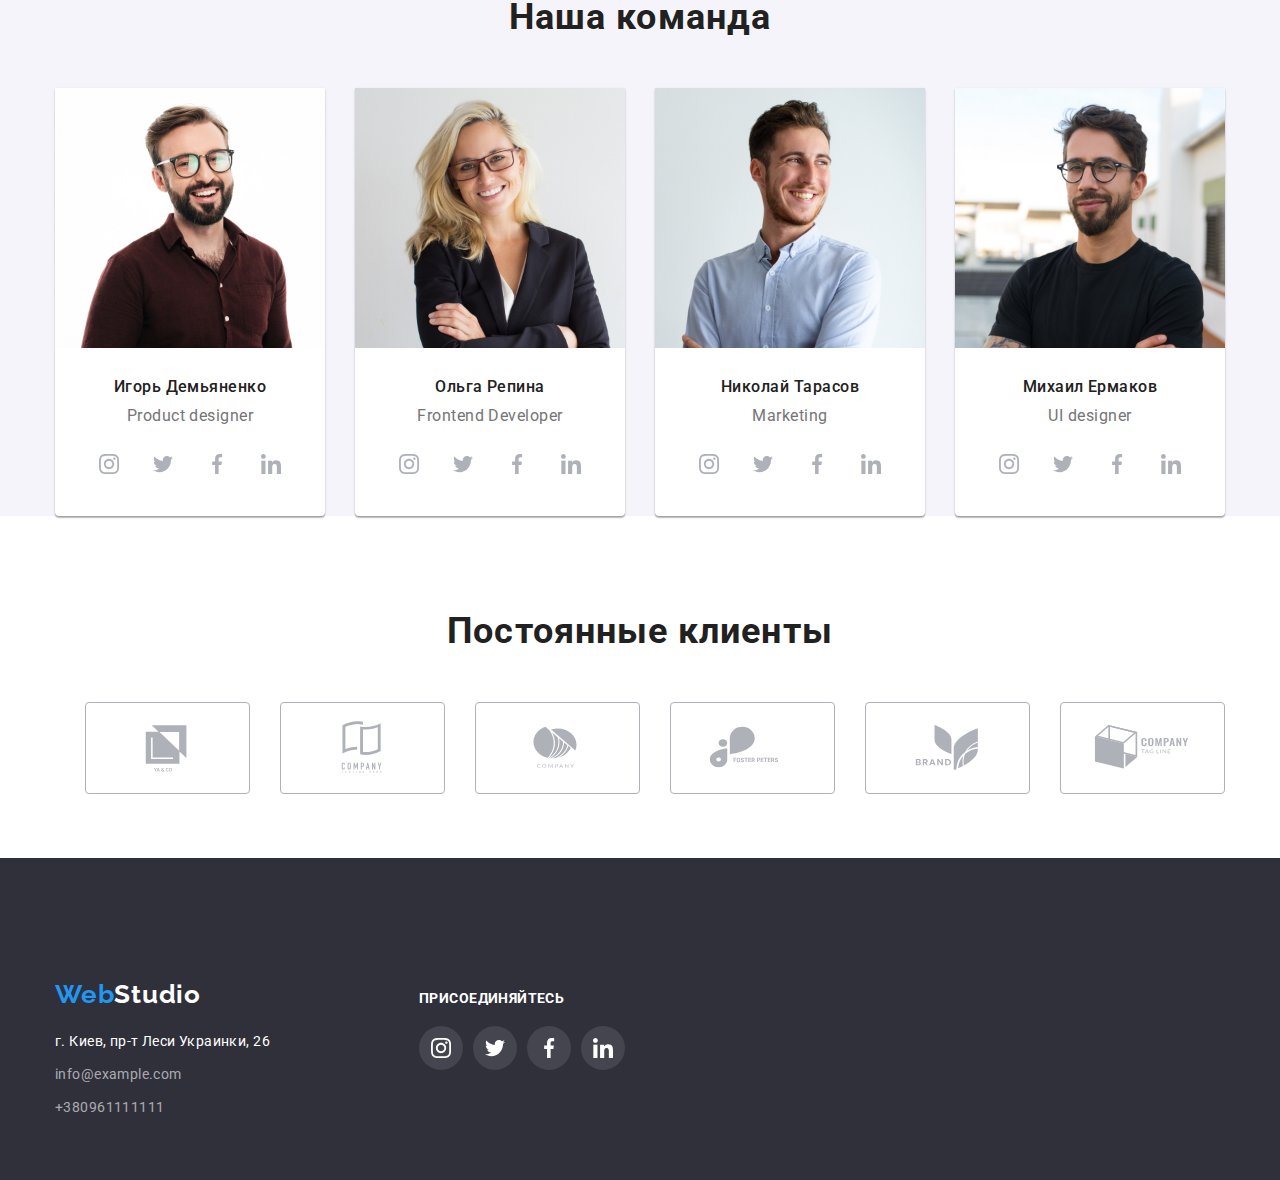
==== commit 9c732109: "adding" ====
--- a/index.html
+++ b/index.html
@@ -133,7 +133,7 @@
         <div class="container">
           <h2 class="what-we-do">Чем мы занимаемся</h2>
           <ul class="our-job">
-            <li class="our-job-item">
+            <li class="our-job-item list">
               <img
                 class="img-1"
                 src="./images/img-1.jpg"
--- a/css/styles.css
+++ b/css/styles.css
@@ -346,14 +346,13 @@
   bottom: 0;
   background: rgba(47, 48, 58, 0.8);
   font-family: Roboto;
-  font-style: normal;
-  font-weight: bold;
+  font-weight: 700;
   font-size: 14px;
-  line-height: 16px;
+  line-height: 1.14;
   text-align: center;
   letter-spacing: 0.03em;
   text-transform: uppercase;
-  color: #ffffff;
+  color: var(--background-color);
   padding: 27px 83px 27px 82px;
 }
 /* =================== END WHAT WE DO=================== */
